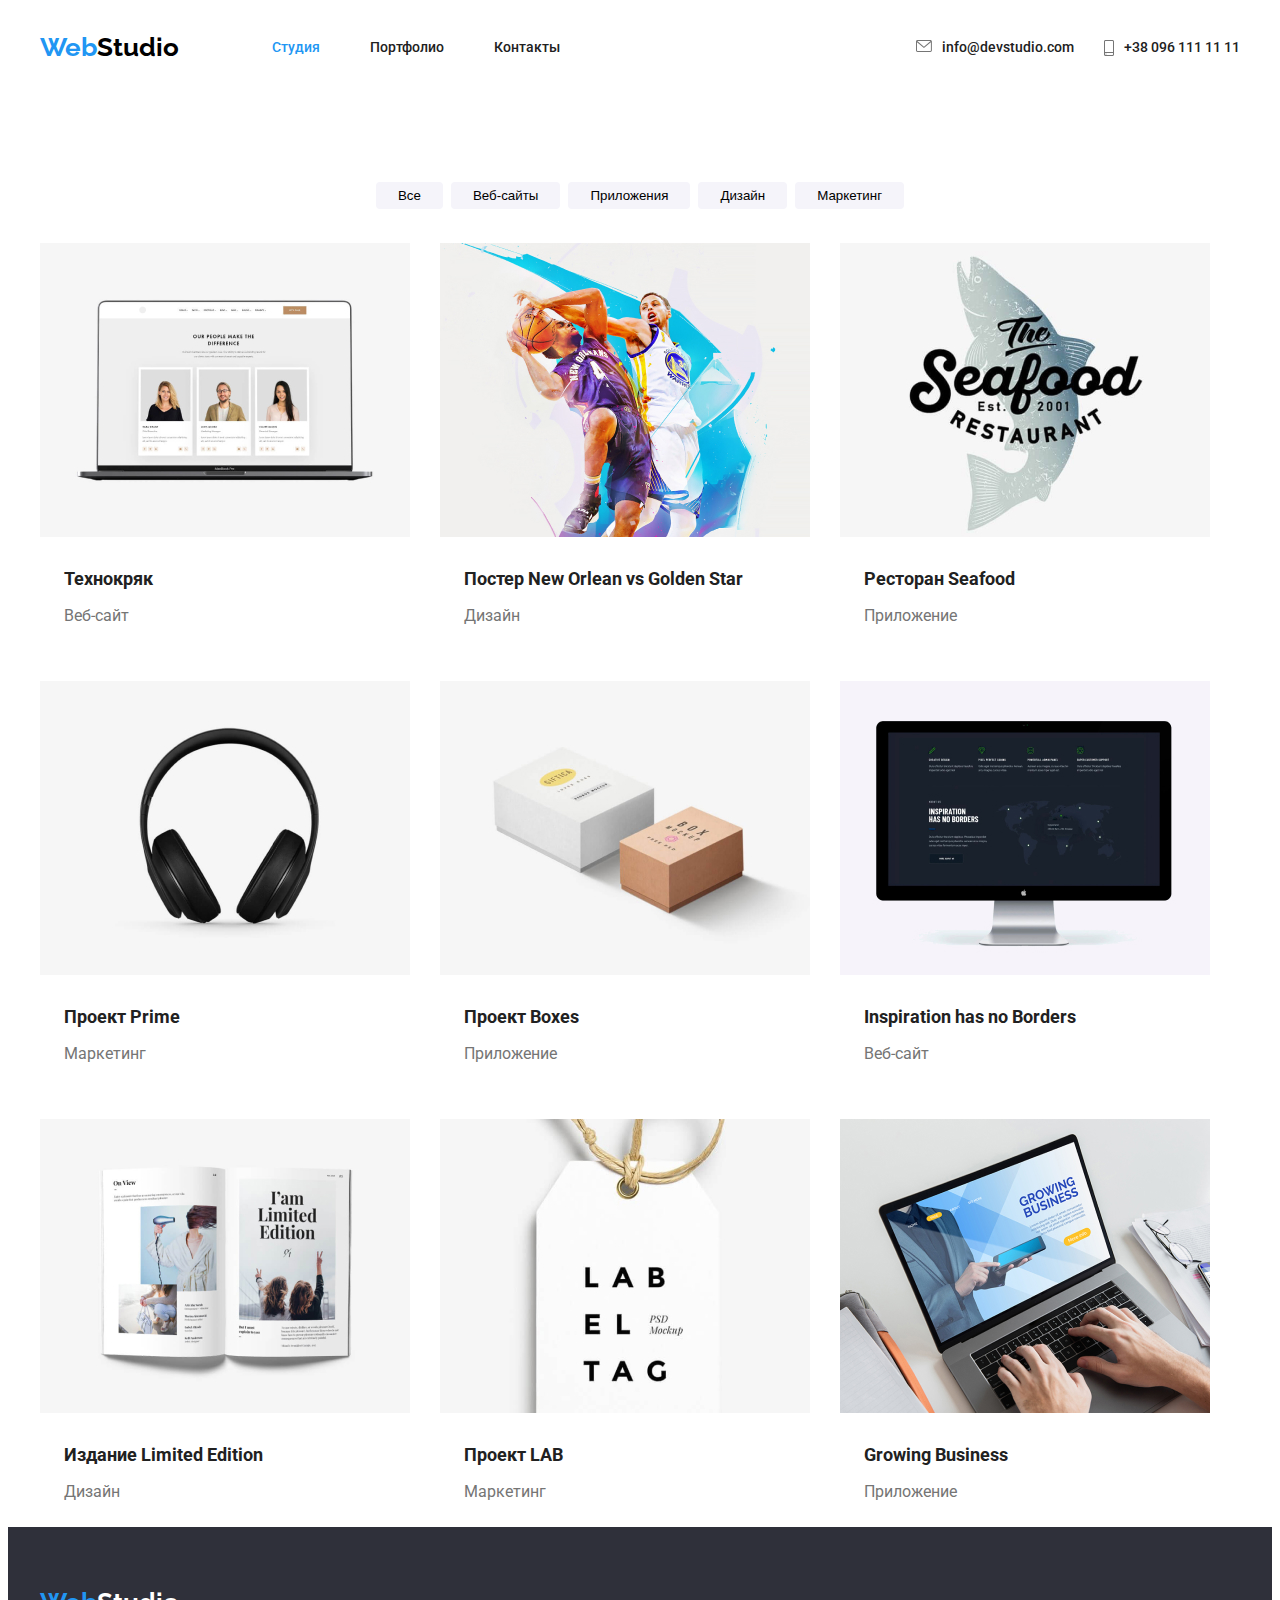
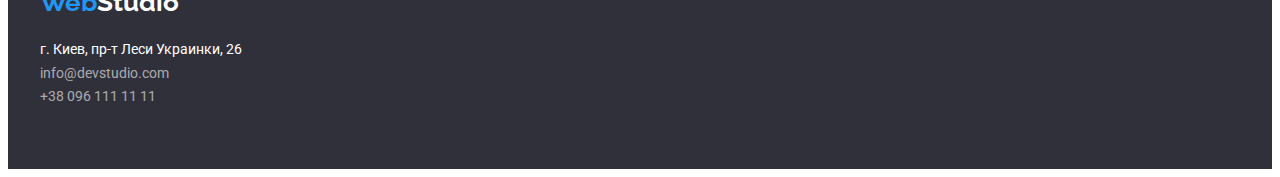
==== portfolio.html @ 98ab04e5 "Работа_03.09.2020" ====
<!DOCTYPE html>
<html lang="ru">
<head>
    <meta charset="UTF-8">
    <meta name="viewport" content="width=device-width, initial-scale=1.0">
    <title>Портфолио</title>
    <link rel="stylesheet" href="https://fonts.googleapis.com/css2?family=Raleway:wght@700&family=Roboto&display=swap">
    <link rel="stylesheet" href="https://cdnjs.cloudflare.com/ajax/libs/modern-normalize/1.0.0/modern-normalize.min.css" integrity="sha512-ISS7cAi1PEhQ8jnbJpJZMd29NlhNj4AWYyLOSp2CE/CsHxTCu+r+t0D2yoJudVrd0/8fTVPUVDzY5Tvli75u/g==" crossorigin="anonymous" />
    <link rel="stylesheet" href="css/styles.css">
</head>
<body>
    <!--Панель навигации-->
    <header>
        <div class="container nav">
            <nav class="main-nav">
                <a href="./" class="logo"><span class="logo-header">Web</span><span class="logo-title">Studio</span></a>
    
                <ul class="nav list">
                    <li class="link-item"><a href="./"><span class="nav-title current">Студия</span></a></li>
                    <li class="link-item"><a href="./portfolio.html"><span class="nav-title">Портфолио</span></a></li>
                    <li class="link-item"><a href=""><span class="nav-title">Контакты</span></a></li>
                </ul>
            </nav>
                <ul class="contacts list">
                <li class="link">
                    <a class="link-item" href ="mailto:info@devstudio.com"><svg class="icon-envelope">
                        <use href="./images/symbol-defs.svg#icon-envelope"></use>
                    </svg>
                    <span class="contacts-title">info@devstudio.com</span>
                </a>    
            </li>
                <li class="link">
                    <a class="link-item" href="tel:380961111111"><svg class="smartphone">
                        <use href="./images/symbol-defs.svg#icon-smartphone"></use>
                    </svg>
                    <span class="contacts-title">+38 096 111 11 11</span></a></li>
            </ul>
        </div>
    </header>

        <main>

        <!--Панель кнопок-->
        <section class="heading-content">
            <div class="container">
                <h1 class="heading">Панель кнопок</h1>
                    <ul class="filtres list">
                        <li class="button-item-li"><button type="button" class="button-item">Все</button></li>
                        <li class="button-item-li"><button type="button" class="button-item">Веб-сайты</button></li>
                        <li class="button-item-li"><button type="button" class="button-item">Приложения</button></li>
                        <li class="button-item-li"><button type="button" class="button-item">Дизайн</button></li>
                        <li class="button-item-li"><button type="button" class="button-item">Маркетинг</button></li>
                    </ul>
                        <h2 class="heading">Портфолио</h2>
                        <ul class="cart list">
                            <li class="img-galery"><img src="./images/img_1.jpg" alt="Веб-сайт" width="370" />
                                <div class="text-item">
                                    <h2 class="portfolio-title">Технокряк</h2>
                                    <p class="portfolio-text">Веб-сайт</p>
                                </div>
                                </li>
                            <li class="img-galery"><img src="./images/img_2.jpg" alt="Дизайн" width="370" />
                                <div class="text-item">
                                    <h2 class="portfolio-title">Постер New Orlean vs Golden Star</h2>
                                    <p class="portfolio-text">Дизайн</p>
                                </div>
                                </li>
                            <li class="img-galery"><img src="./images/img_3.jpg" alt="Приложение" width="370" />
                                <div class="text-item">
                                    <h2 class="portfolio-title">Ресторан Seafood</h2>
                                    <p class="portfolio-text">Приложение</p>
                                </div>
                                </li>
                            <li class="img-galery"><img src="./images/img_4.jpg" alt="Маркетинг" width="370" />
                               <div class="text-item">
                                   <h2 class="portfolio-title">Проект Prime</h2>
                                <p class="portfolio-text">Маркетинг</p>
                            </div>
                            </li>
                            <li class="img-galery"><img src="./images/img_5.jpg" alt="Приложение" width="370" />
                                <div class="text-item">
                                    <h2 class="portfolio-title">Проект Boxes</h2>
                                <p class="portfolio-text">Приложение</p>
                            </div>
                            </li>
                            <li class="img-galery"><img src="./images/img_6.jpg" alt="Веб-сайт" width="370" />
                               <div class="text-item">
                                   <h2 class="portfolio-title">Inspiration has no Borders</h2>
                                <p class="portfolio-text">Веб-сайт</p>
                            </div>
                            </li>
                            <li class="img-galery"><img src="./images/img_7.jpg" alt="Дизайн" width="370" />
                                <div class="text-item">
                                    <h2 class="portfolio-title">Издание Limited Edition</h2>
                                <p class="portfolio-text">Дизайн</p>
                            </div>
                            </li>
                            <li class="img-galery"><img src="./images/img_8.jpg" alt="Маркетинг" width="370" />
                                <div class="text-item">
                                    <h2 class="portfolio-title">Проект LAB</h2>
                                <p class="portfolio-text">Маркетинг</p>
                            </div>
                            </li>
                            <li class="img-galery"><img src="./images/img_9.jpg" alt="Приложение" width="370" />
                                <div class="text-item">
                                    <h2 class="portfolio-title">Growing Business</h2>
                                <p class="portfolio-text">Приложение</p>
                            </div> 
                            </li>
                        </ul>
                </div>
            </section>
    </main>

     <!--Футер-->
     <footer class="footer-block">
        <div class="container">
        <a href="./" class="logo-footer"><span class="logo-header">Web</span><span class="logo-title-footer">Studio</span></a> 
        <address class="address">
            г. Киев, пр-т Леси Украинки, 26 
            <br><a href="mailto:info@devstudio.com"><span class="contacts-title-footer">info@devstudio.com</span></a>
            <br><a href="tel:380961111111" class="footer-item"><span class="contacts-title-footer item">+38 096 111 11 11</span></a>
        </address> 
    </div>
    </footer>
</body>
</html>
---- css/styles.css ----
:root {
    --primary-text-color: #212121;
    --title-text-color:  #757575;
    --accent-color: #2196F3;
    --primary-white-color: #ffffff
}

body {
   background: var(--primary-white-color); 
   font-family: Roboto, sans-serif;
}

a {
    text-decoration: none;
}

.logo {
    margin-right: 93px;
}

.logo-header {
    color: #2196F3;
    font-family: Raleway;
    font-weight: 700;
    font-size: 26px;
    line-height: 1.2;
  
}

.logo-title {
    color: #000000;
    font-family: Raleway;
    font-weight: 700;
    font-size: 26px;
    line-height: 1.2;
}

.list {
    padding: 0;
    margin: 0;
    list-style: none;
}

.container {
    width: 1200px;
    padding-left: 15px;
    padding-right: 15px;
    margin-right: auto;
    margin-left: auto;
}

/* Навигация */

.main-nav {
    display: flex;
    align-items: center;
}

.container.nav {
    display: flex;
    align-items: center;
}

.nav {
    font-weight: 500;
    font-size: 14px;
    line-height: 1.14;
    display: flex;
}

.link-item{
    margin-right: 50px;
    
}

.link-item:last-child {
    margin-right: 0px;
}

.link:first-child {
    margin-left: 0px;
}

.nav-title {
    color: var(--primary-text-color);
    padding-bottom: 32px;
    padding-top: 32px;
    display: block;
}

.nav .nav-title:hover, :focus {
    color: var(--accent-color);
}

.nav .nav-title.current {
    color: var(--accent-color);
} 

/* Контакты */

.icon-envelope {
    width: 16px;
    height: 12px;
    margin-right: 10px;
    align-items: center;
    fill: var(--title-text-color);
}

.smartphone {
    width: 10px;
    height: 16px;
    margin-right: 10px;
    margin-left: 30px;
    vertical-align: middle;  
    fill: var(--title-text-color);
}

.link-item {
    display: flex;
    color: var(--primary-text-color);
    font-weight: 500;
    font-size: 14px;
    line-height: 1.14; 
}

.link-item:hover, .link-item:focus {
    color: var(--accent-color);
}

.link-item:hover .icon-envelope, .link-item:focus .icon-envelope{
    fill: var(--accent-color);
}

.link-item:hover .smartphone, .link-item:focus .smartphone {
    fill: var(--accent-color);
}


.contacts {
    display: flex;
    margin-left: auto;
}

/*Верхний блок */
.hero-title {
    color: var(--primary-white-color);
    font-family: Roboto;
    font-weight: 900;
    font-size: 44px;
    line-height: 1.4;
    text-transform: uppercase;
    text-align: center;
    margin: 0px;
    margin-bottom: 30px;
}

.overlay {
    max-width: 1600px;
    height: 600px;
    margin-right: auto;
    margin-left: auto;
    background-image: linear-gradient(
        to right,
    rgba(47, 48, 58, 0.4),
    rgba(47, 48, 58, 0.4)
    ), url(../images/fon.jpeg);
    background-color: #2F303A;
    background-size: cover;
    background-repeat: no-repeat;
    background-position: center;
}

.hero {
    text-align: center;
    padding-top: 200px;
    padding-bottom: 280px;
}

.button-link {
    display: inline-block;
    color: var(--primary-white-color);
    background-color: var(--accent-color);
    border-radius: 4px;
    padding: 10px 32px;
   
    text-align: center;
}

.button {
    font-family: inherit;
}

/*main*/

.advantages {
    display: flex;
}

.container .icon {
    width: 270px;
    height: 120px;
    background-color: #F5F4FA;
}

.section {
    padding-top: 94px;
}

.tumb::before {
    display: block;
    content: "";
    height: 120px;
    background-color: #F5F4FA;
    border-radius: 4px;
    background-size: 70px;
    background-repeat: no-repeat;
    background-position: center; 
    margin-bottom: 30px;   
}

.tumb:nth-child(1)::before {
    background-image: url(../images/antenna-1.svg);
}

.tumb:nth-child(2)::before {
    background-image: url(../images/clock-1.svg);
}

.tumb:nth-child(3)::before {
    background-image: url(../images/diagram-1.svg);
}

.tumb:nth-child(4)::before {
    background-image: url(../images/astronaut-1.svg);
}

.section-title {
    color: var(--primary-text-color);
    font-weight: 700;
    font-size: 14px;
    line-height: 1.14;
    margin: 0px;
}

.section-title-name {
    color: var(--primary-text-color);
    font-weight: 500;
    font-size: 16px;
    line-height: 1.2;
    margin-top: 30px;
    margin-bottom: 0px;
    text-align: center;
}

.proffesion{
    display: inline-block;
    color: var(--title-text-color);
    font-weight: 400;
    font-size: 16px;
    line-height: 1.2;
    margin-bottom: 30px;
    
}

.profession-item {
    margin: 0px;
    margin-top: 10px;
    text-align: center;
}

.section-text {
    color: var(--title-text-color);
    font-weight: 400;
    font-size: 14px;
    line-height: 1.7;
    margin-bottom: 0px;
}


.tumb {
    margin-right: 30px;
}

.tumb:last-child {
    margin-right: 0px;
}

.section-first {
    text-align: center;
    padding-top: 94px;
    padding-bottom: 94px;
}

.section-second {
    background-color: #F5F4FA;
    text-align: center;
    padding-top: 94px;
    padding-bottom: 94px;
}

.caption {
    display: inline-block;
    color: var(--primary-text-color);
    font-weight: 700;
    font-size: 36px;
    line-height: 1.16;
    margin-top: 0px;
    margin-bottom: 50px;
}

.section-third {
    background-color: #ffffff;
    text-align: center;
    padding-top: 94px;
}

.caption-img {
    display: flex;
}

.li-caption {
    margin-right: 30px;
}

.team {
    display: flex;
    
}

.team-img {
    margin-right: 30px;
    background-color: #fff;
    width: 270px;
    height: 428px;
    box-shadow: 0px 1px 3px rgba(0, 0, 0, 0.12), 0px 1px 1px rgba(0, 0, 0, 0.14), 0px 2px 1px rgba(0, 0, 0, 0.2);
    border-radius: 0px 0px 4px 4px;
}

.team-img:last-child {
    margin-right: 0px;
}

.li-caption:last-child {
    margin-right: 0px;
}

.social-icon-list {
    display: flex;
    justify-content: center;
    margin-bottom: 30px;
    
}

.social-icon-item {
    margin-right: 10px;
}

.social-icon-item:not(:last-child) {
    margin-right: 10px;
}

.social-icon-link {
    display: flex;
    justify-content: center;
    align-items: center;
    content: "";
    width: 44px;
    height: 44px;
    background-color: #ffffff;
    border-radius: 50%;
    background-position: center;
    background-size: contain;
}

.social-icon {
    width: 20px;
    height: 20px;
    fill: #AFB1B8;   
}

.social-icon-link:hover {
    background-color: var(--accent-color);
}

.social-icon-link:hover .social-icon{
    fill: #ffffff;
}

.company {
    display: flex;
    justify-content: center;
    padding-bottom: 346px;
}

.company-icon-item {
    margin-right: 30px;
}

.company-icon-item:not(:last-child) {
    margin-right: 30px;
}

.company-icon-link {
    display: flex;
    justify-content: center;
    align-items: center;
    content: "";
    width: 170px;
    height: 90px;
    border: solid 1px;
    background-color: #ffffff;
    background-position: center;
    background-size: contain;
    border: 1px solid #AFB1B8;
    border-radius: 4px;
}

.company-icon {
    fill: #AFB1B8;   
}

.company-icon-link:hover {
    border-color: var(--accent-color);
}

.company-icon-link:hover .company-icon{
    fill: var(--accent-color);
}

/* Портфолио */

.button-item {
    padding: 6px 22px;
    background: #F5F4FA;
    border-radius: 4px;
    border: 0cm;

}

.button-item-li {
    margin-right: 8px;
}

.button-item-li:last-child {
    margin-right: 0px;
}

.filtres {
    display: flex; 
    justify-content: center;
    border: 0cm;
}

.filtres .button-item:hover {
    background-color: var(--accent-color);
    color: #ffffff;
}


.heading {
    display: none;
}

.heading-content {
    padding-top: 94px;
}

.portfolio-title {
    color: var(--primary-text-color);
    font-weight: 700;
    font-size: 18px;
    line-height: 2;
    margin-bottom: 0px;
    margin-top: 0px;
}

.portfolio-text {
    color: var(--title-text-color);
    font-weight: 400;
    font-size: 16px;
    line-height: 1.87;
    margin-top: 4px;
    margin-bottom: 20px;
}


.cart {
    display: flex;
    flex-wrap: wrap;
    padding-top: 34px;
}

.img-galery {
    margin-top: 0px;
    margin-bottom: 30px;
    margin-right: 30px;
}

.img-galery:nth-child(3n) {
    margin-right: 0px;
}

.img-galery:nth-last-of-type(-n+3) {
    margin-bottom: 0px;
}

.text-item {
    display: block;
    padding-left: 24px;
    margin-top: 20px;
}

.footer-block {
    background: #2F303A;
}

.logo-footer {
    display: inline-block;
    padding-top: 60px;
}

.address {
    font-family: roboto, sans-serif;
    font-style: normal;
    font-weight: 400;
    font-size: 14px;
    line-height: 1.7;
    color: #FFFFFF;
    padding-top: 20px;
}

.logo-title-footer {
    color: #ffffff;
    font-family: Raleway, sans-serif;
    font-weight: 700;
    font-size: 26px;
    line-height: 1.2;
}

.contacts-title-footer {
    font-family: Roboto, sans-serif;
    font-weight: 400;
    font-size: 14px;
    line-height: 1.7;
    color: rgba(255, 255, 255, 0.6);
    padding-top: 9px;
}

.footer-item {
    display: inline-block;
    padding-bottom: 60px;
}
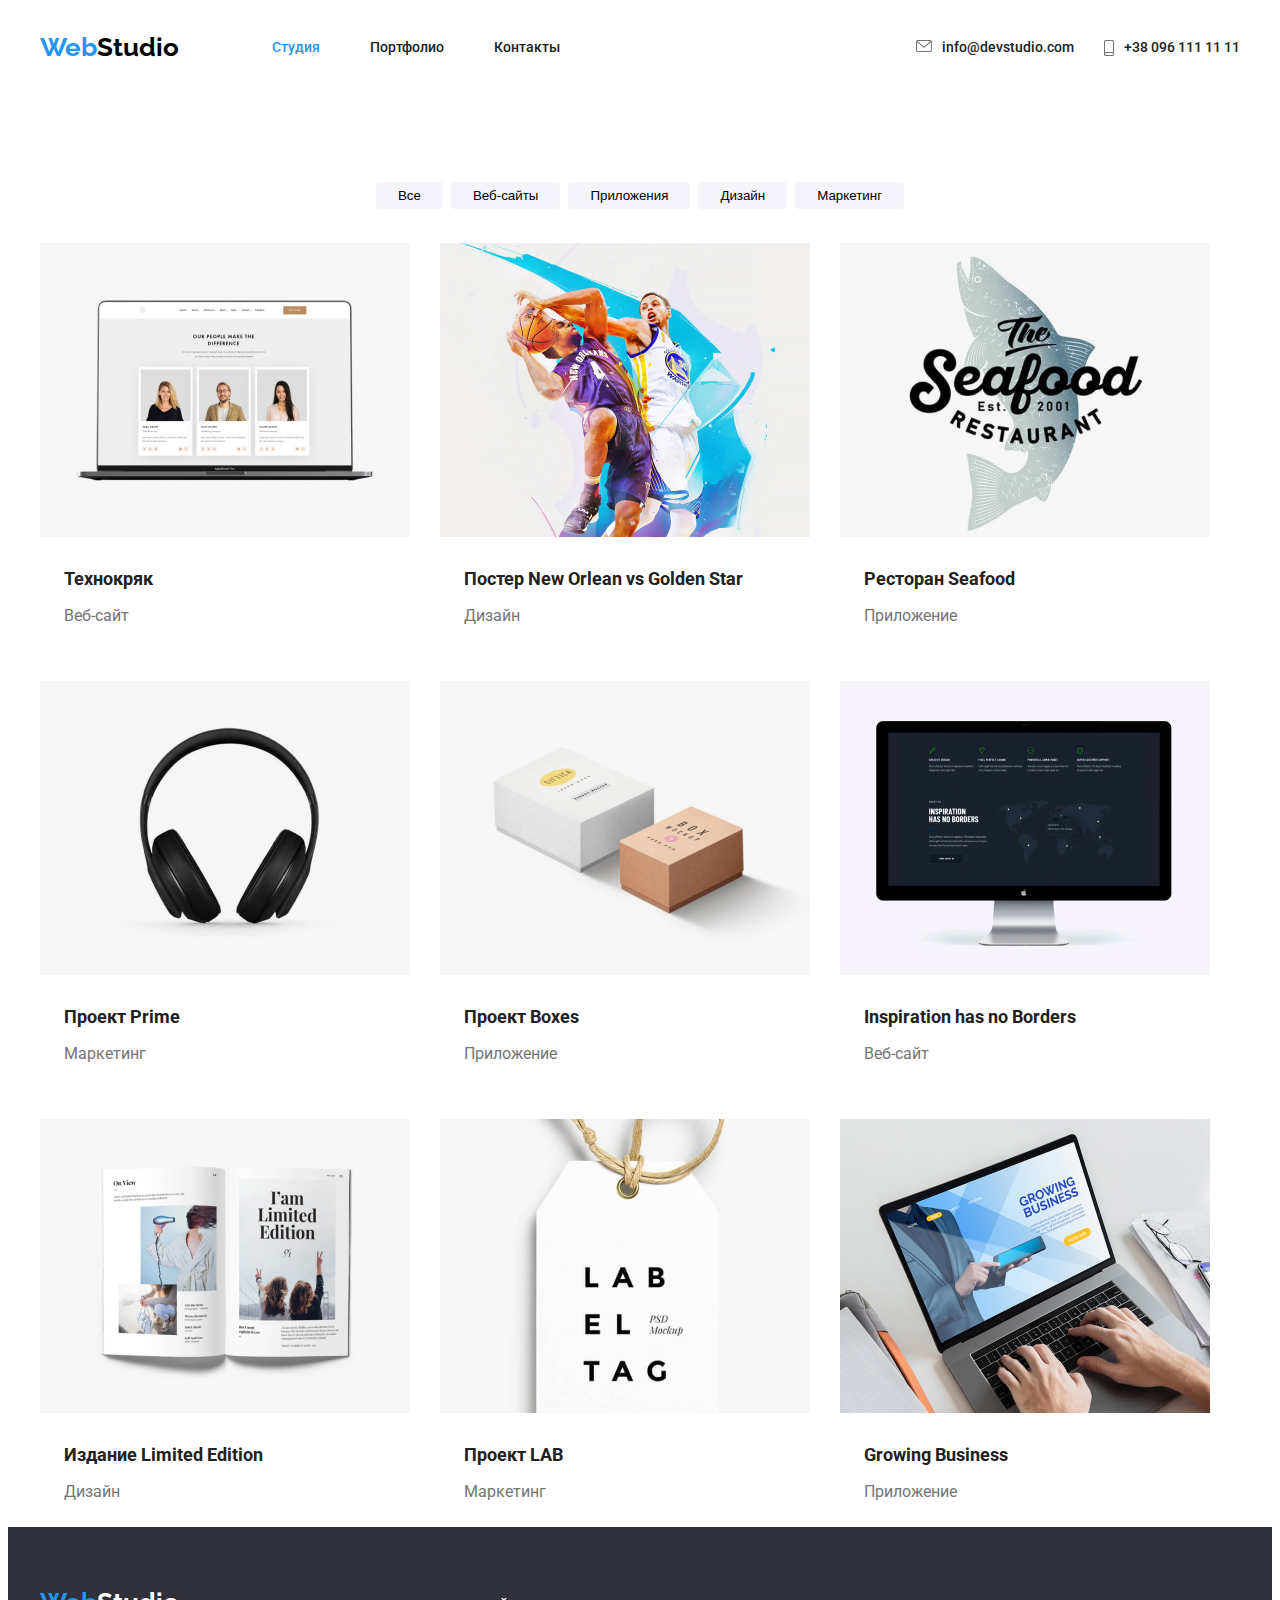
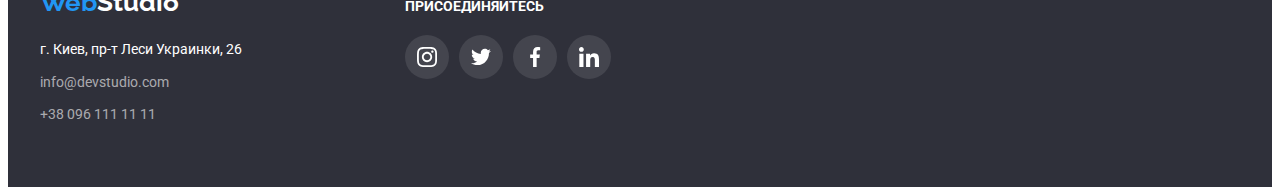
==== commit 2e9c9cd1: "правки_4_09_2020" ====
--- a/portfolio.html
+++ b/portfolio.html
@@ -114,14 +114,36 @@
 
      <!--Футер-->
      <footer class="footer-block">
-        <div class="container">
-        <a href="./" class="logo-footer"><span class="logo-header">Web</span><span class="logo-title-footer">Studio</span></a> 
+        <div class="container flex">
+        <div class="address-footer">
+            <a href="./" class="logo-footer"><span class="logo-header">Web</span><span class="logo-title-footer">Studio</span></a> 
         <address class="address">
             г. Киев, пр-т Леси Украинки, 26 
             <br><a href="mailto:info@devstudio.com"><span class="contacts-title-footer">info@devstudio.com</span></a>
             <br><a href="tel:380961111111" class="footer-item"><span class="contacts-title-footer item">+38 096 111 11 11</span></a>
         </address> 
     </div>
+        <div class="invitation"><p class="invitation-item">ПРИСОЕДИНЯЙТЕСЬ</p>
+            <ul class="list social-icon-list-footer">
+                <li class="social-icon-item-footer">
+                    <a class="social-icon-footer-link" href="https://www.instagram.com/">
+                     <svg class="social-icon-footer"><use href="./images/symbol-defs.svg#icon-instagram-2"></use></svg></a>
+                 </li>
+                 <li class="social-icon-item-footer">
+                     <a class="social-icon-footer-link" href="https://twitter.com/">
+                      <svg class="social-icon-footer"><use href="./images/symbol-defs.svg#icon-twitter-1"></use></svg></a>
+                  </li>
+                  <li class="social-icon-item-footer">
+                     <a class="social-icon-footer-link" href="https://www.facebook.com/">
+                      <svg class="social-icon-footer"><use href="./images/symbol-defs.svg#icon-facebook-1"></use></svg></a>
+                  </li>
+                  <li class="social-icon-item-footer">
+                     <a class="social-icon-footer-link" href="https://www.linkedin.com/">
+                      <svg class="social-icon-footer"><use href="./images/symbol-defs.svg#icon-linkedin-1"></use></svg></a>
+                  </li>
+             </ul> 
+        </div>
+    </div>
     </footer>
 </body>
 </html>--- a/css/styles.css
+++ b/css/styles.css
@@ -258,7 +258,7 @@
     font-weight: 400;
     font-size: 16px;
     line-height: 1.2;
-    margin-bottom: 30px;
+    margin-bottom: 16px;
     
 }
 
@@ -347,8 +347,7 @@
 .social-icon-list {
     display: flex;
     justify-content: center;
-    margin-bottom: 30px;
-    
+    margin-bottom: 30px; 
 }
 
 .social-icon-item {
@@ -454,6 +453,7 @@
 .filtres .button-item:hover {
     background-color: var(--accent-color);
     color: #ffffff;
+    filter: drop-shadow(0px 4px 4px rgba(0, 0, 0, 0.25));
 }
 
 
@@ -517,6 +517,7 @@
 .logo-footer {
     display: inline-block;
     padding-top: 60px;
+    margin-right: 70px;
 }
 
 .address {
@@ -527,6 +528,7 @@
     line-height: 1.7;
     color: #FFFFFF;
     padding-top: 20px;
+    
 }
 
 .logo-title-footer {
@@ -544,10 +546,78 @@
     line-height: 1.7;
     color: rgba(255, 255, 255, 0.6);
     padding-top: 9px;
+    display: inline-block;
 }
 
 .footer-item {
-    display: inline-block;
+    display: block;
     padding-bottom: 60px;
 }
 
+.flex {
+    display: flex;
+}
+
+.address-footer {
+    display: block;
+}
+
+.address-footer {
+    margin-right: 156px;
+}
+
+.invitation-item {
+    font-family: Roboto;
+    font-weight: 700;
+    font-size: 14px;
+    line-height: 1.14;
+    color: #ffffff;
+    margin: 0px;
+    padding-top: 72px;
+}
+
+.social-icon-list-footer {
+    display: flex;
+    justify-content: center;
+    margin-top: 20px;
+    
+} 
+
+.social-icon-item-footer {
+    margin-right: 10px;
+}
+
+.social-icon-item-footer:not(:last-child) {
+    margin-right: 10px;
+}
+
+.social-icon-footer-link {
+    display: flex;
+    justify-content: center;
+    align-items: center;
+    content: "";
+    width: 44px;
+    height: 44px;
+    background: rgba(255, 255, 255, 0.1);
+    border-radius: 50%;
+    background-position: center;
+    background-size: contain;
+}
+
+.social-icon-footer {
+    width: 20px;
+    height: 20px;
+    fill: #ffffff;   
+}
+
+.social-icon-footer-link:hover {
+    background-color: var(--accent-color);
+}
+
+
+
+
+
+
+
+
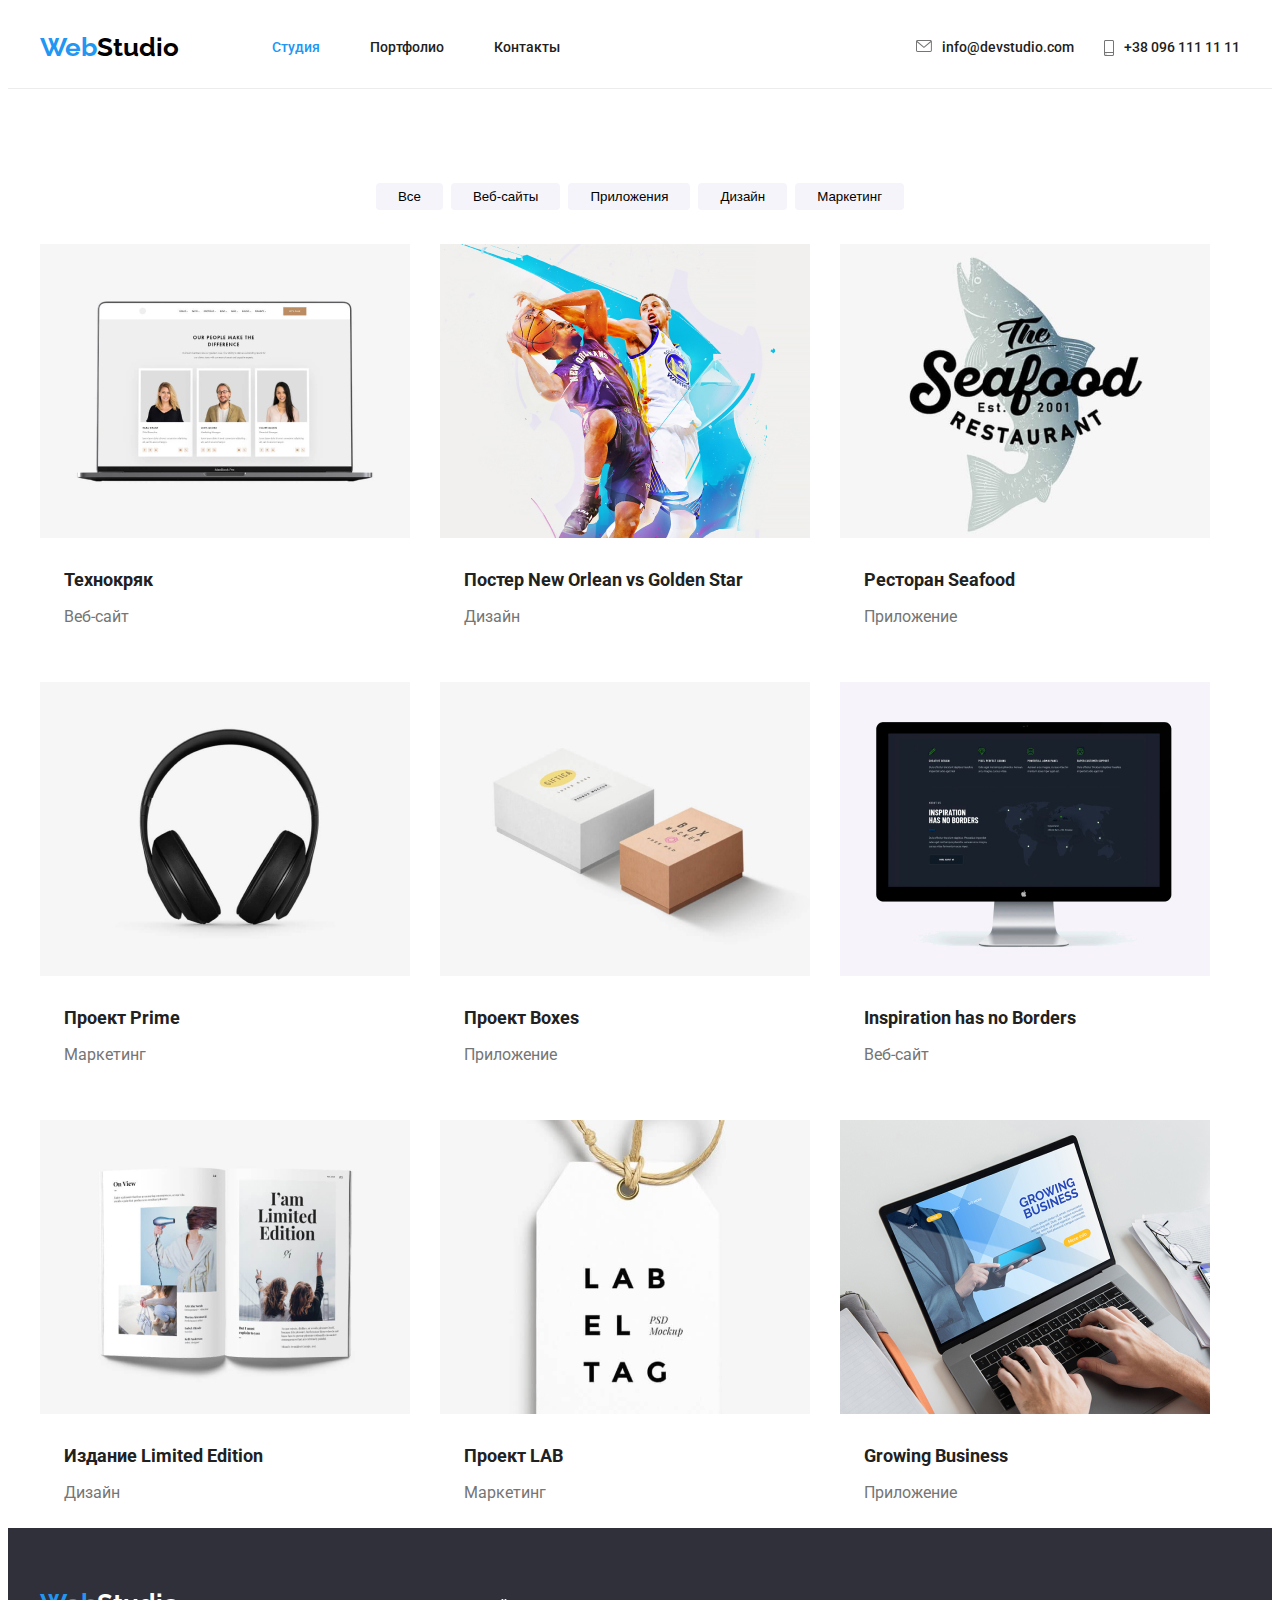
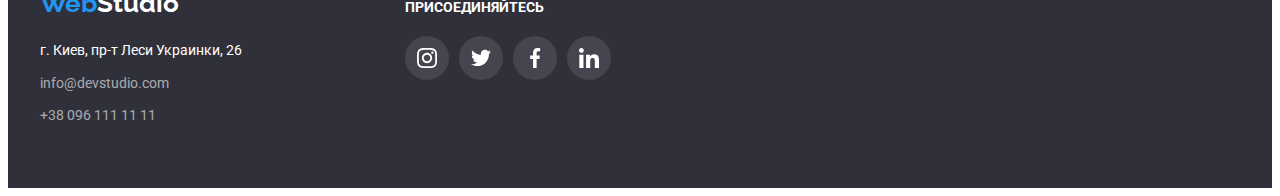
==== commit 56ac1cc8: "Правки 05_09_20" ====
--- a/portfolio.html
+++ b/portfolio.html
@@ -10,31 +10,31 @@
 </head>
 <body>
     <!--Панель навигации-->
-    <header>
-        <div class="container nav">
+    <header class="container-nav">
+        <div class="container nav"> 
             <nav class="main-nav">
-                <a href="./" class="logo"><span class="logo-header">Web</span><span class="logo-title">Studio</span></a>
-    
-                <ul class="nav list">
-                    <li class="link-item"><a href="./"><span class="nav-title current">Студия</span></a></li>
-                    <li class="link-item"><a href="./portfolio.html"><span class="nav-title">Портфолио</span></a></li>
-                    <li class="link-item"><a href=""><span class="nav-title">Контакты</span></a></li>
-                </ul>
-            </nav>
-                <ul class="contacts list">
-                <li class="link">
-                    <a class="link-item" href ="mailto:info@devstudio.com"><svg class="icon-envelope">
-                        <use href="./images/symbol-defs.svg#icon-envelope"></use>
-                    </svg>
-                    <span class="contacts-title">info@devstudio.com</span>
-                </a>    
-            </li>
-                <li class="link">
-                    <a class="link-item" href="tel:380961111111"><svg class="smartphone">
-                        <use href="./images/symbol-defs.svg#icon-smartphone"></use>
-                    </svg>
-                    <span class="contacts-title">+38 096 111 11 11</span></a></li>
+            <a href="./" class="logo"><span class="logo-header">Web</span><span class="logo-title">Studio</span></a>
+
+            <ul class="nav list">
+                <li class="link-item"><a href="./"><span class="nav-title current">Студия</span></a></li>
+                <li class="link-item"><a href="./portfolio.html"><span class="nav-title">Портфолио</span></a></li>
+                <li class="link-item"><a href=""><span class="nav-title">Контакты</span></a></li>
             </ul>
+        </nav>
+            <ul class="contacts list">
+            <li class="link">
+                <a class="link-item" href ="mailto:info@devstudio.com"><svg class="icon-envelope">
+                    <use href="./images/symbol-defs.svg#icon-envelope"></use>
+                </svg>
+                <span class="contacts-title">info@devstudio.com</span>
+            </a>    
+        </li>
+            <li class="link">
+                <a class="link-item" href="tel:380961111111"><svg class="smartphone">
+                    <use href="./images/symbol-defs.svg#icon-smartphone"></use>
+                </svg>
+                <span class="contacts-title">+38 096 111 11 11</span></a></li>
+        </ul>       
         </div>
     </header>
 
@@ -59,7 +59,7 @@
                                     <p class="portfolio-text">Веб-сайт</p>
                                 </div>
                                 </li>
-                            <li class="img-galery"><img src="./images/img_2.jpg" alt="Дизайн" width="370" />
+                            <li class="img-galery img-galery-border"><img src="./images/img_2.jpg" alt="Дизайн" width="370" />
                                 <div class="text-item">
                                     <h2 class="portfolio-title">Постер New Orlean vs Golden Star</h2>
                                     <p class="portfolio-text">Дизайн</p>
--- a/css/styles.css
+++ b/css/styles.css
@@ -54,6 +54,11 @@
 .main-nav {
     display: flex;
     align-items: center;
+    
+}
+
+.container-nav {
+    border-bottom: 1px solid #ececec;
 }
 
 .container.nav {
@@ -155,16 +160,20 @@
 }
 
 .overlay {
+    display: flex;
+    flex-direction: column;
+    justify-content: center;
+    align-items: center;
     max-width: 1600px;
     height: 600px;
     margin-right: auto;
     margin-left: auto;
+    background-color: #2F303A;
     background-image: linear-gradient(
         to right,
     rgba(47, 48, 58, 0.4),
     rgba(47, 48, 58, 0.4)
-    ), url(../images/fon.jpeg);
-    background-color: #2F303A;
+    ), url(../images/fon.jpeg); 
     background-size: cover;
     background-repeat: no-repeat;
     background-position: center;
@@ -172,8 +181,6 @@
 
 .hero {
     text-align: center;
-    padding-top: 200px;
-    padding-bottom: 280px;
 }
 
 .button-link {
@@ -488,6 +495,7 @@
     display: flex;
     flex-wrap: wrap;
     padding-top: 34px;
+    
 }
 
 .img-galery {
@@ -516,7 +524,7 @@
 
 .logo-footer {
     display: inline-block;
-    padding-top: 60px;
+    margin-top: 60px;
     margin-right: 70px;
 }
 
@@ -527,7 +535,7 @@
     font-size: 14px;
     line-height: 1.7;
     color: #FFFFFF;
-    padding-top: 20px;
+    margin-top: 20px;
     
 }
 
@@ -551,7 +559,7 @@
 
 .footer-item {
     display: block;
-    padding-bottom: 60px;
+    margin-bottom: 60px;
 }
 
 .flex {
@@ -573,7 +581,7 @@
     line-height: 1.14;
     color: #ffffff;
     margin: 0px;
-    padding-top: 72px;
+    margin-top: 72px;
 }
 
 .social-icon-list-footer {
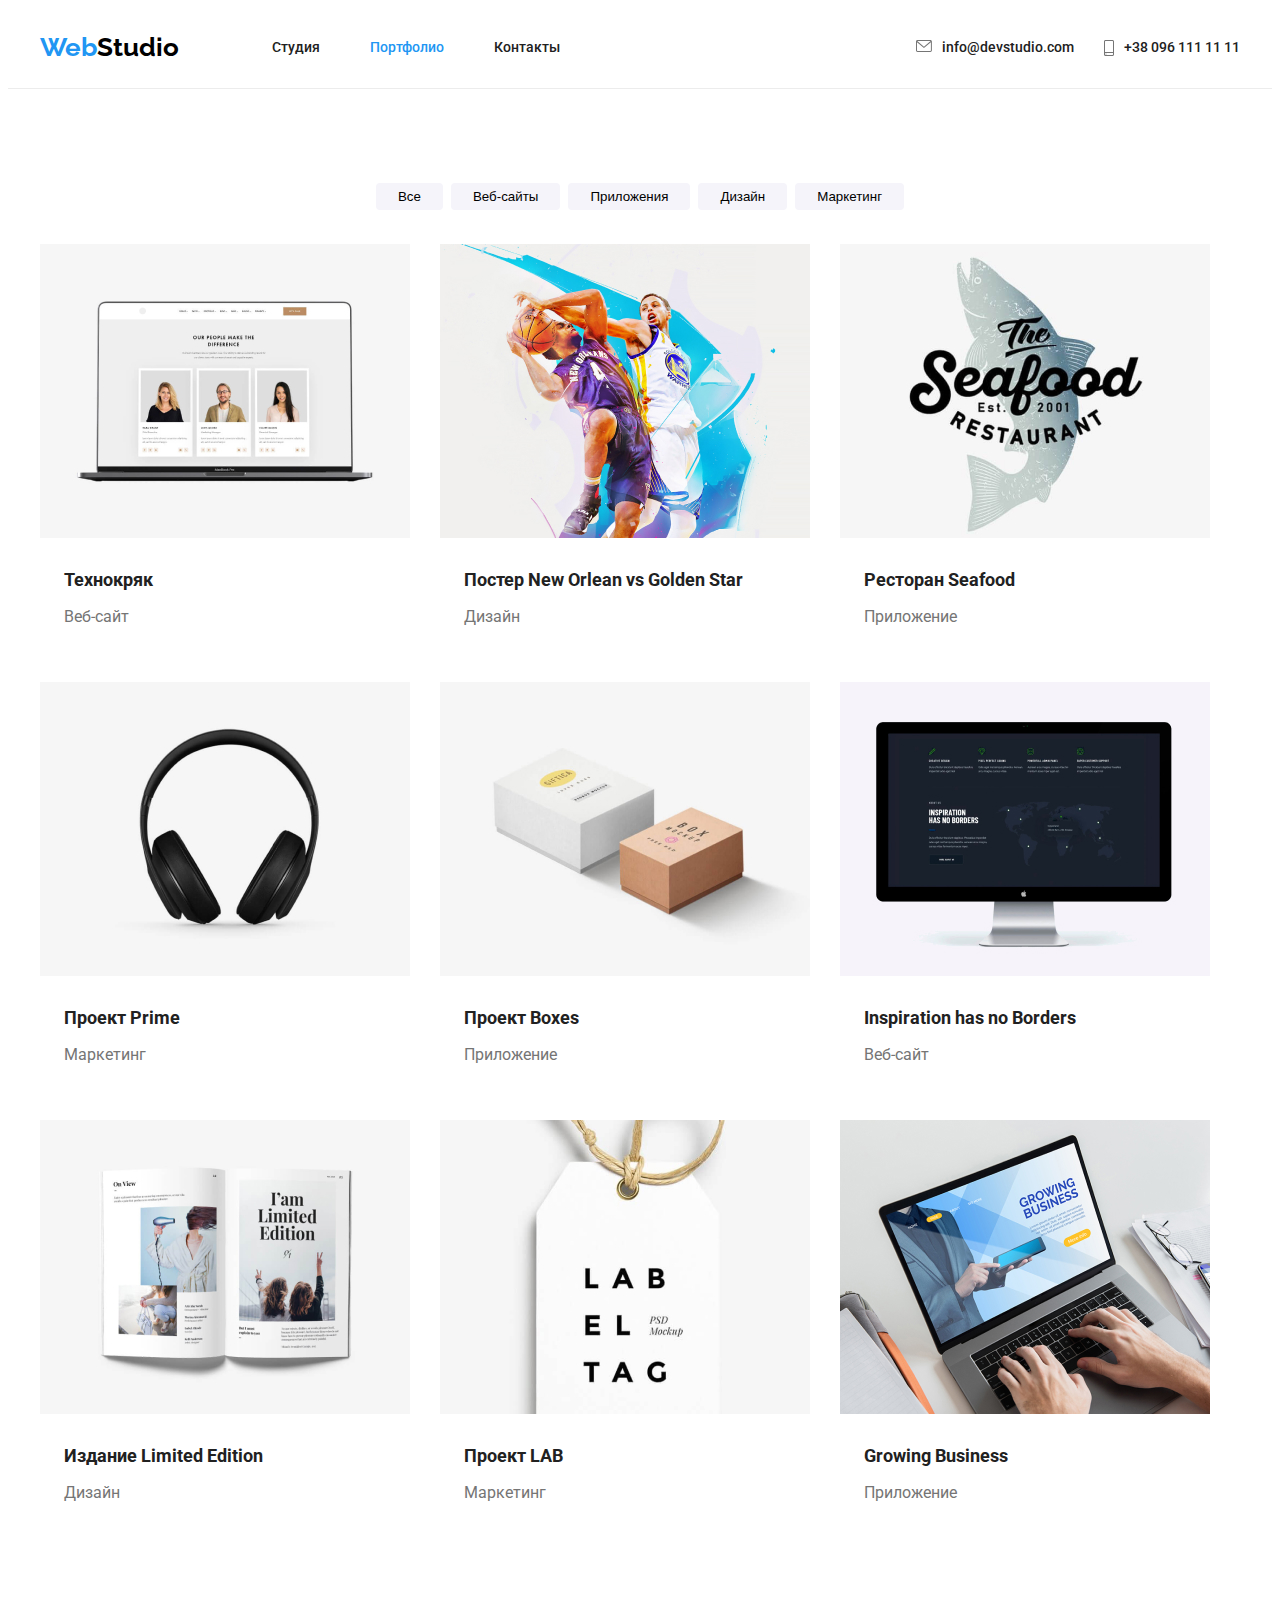
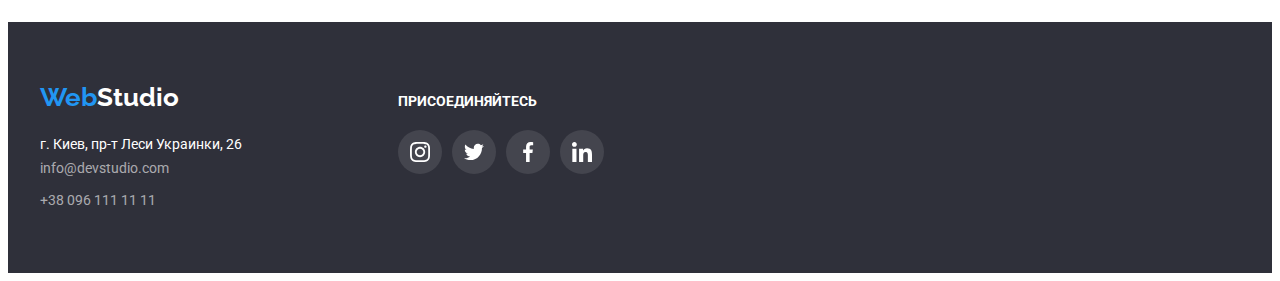
==== commit 38ab02d6: "Правки_06.09.20_1" ====
--- a/portfolio.html
+++ b/portfolio.html
@@ -16,8 +16,8 @@
             <a href="./" class="logo"><span class="logo-header">Web</span><span class="logo-title">Studio</span></a>
 
             <ul class="nav list">
-                <li class="link-item"><a href="./"><span class="nav-title current">Студия</span></a></li>
-                <li class="link-item"><a href="./portfolio.html"><span class="nav-title">Портфолио</span></a></li>
+                <li class="link-item"><a href="./"><span class="nav-title">Студия</span></a></li>
+                <li class="link-item"><a href="./portfolio.html"><span class="nav-title current">Портфолио</span></a></li>
                 <li class="link-item"><a href=""><span class="nav-title">Контакты</span></a></li>
             </ul>
         </nav>
--- a/css/styles.css
+++ b/css/styles.css
@@ -395,7 +395,7 @@
 .company {
     display: flex;
     justify-content: center;
-    padding-bottom: 346px;
+    padding-bottom: 94px;
 }
 
 .company-icon-item {
@@ -440,7 +440,7 @@
     background: #F5F4FA;
     border-radius: 4px;
     border: 0cm;
-
+    cursor: pointer;
 }
 
 .button-item-li {
@@ -495,7 +495,7 @@
     display: flex;
     flex-wrap: wrap;
     padding-top: 34px;
-    
+    padding-bottom: 94px;
 }
 
 .img-galery {
@@ -504,6 +504,11 @@
     margin-right: 30px;
 }
 
+.img-galery:hover {
+    box-shadow: 0px 4px 4px rgba(0, 0, 0, 0.25);
+}
+
+
 .img-galery:nth-child(3n) {
     margin-right: 0px;
 }
@@ -525,10 +530,10 @@
 .logo-footer {
     display: inline-block;
     margin-top: 60px;
-    margin-right: 70px;
 }
 
 .address {
+    display: block;
     font-family: roboto, sans-serif;
     font-style: normal;
     font-weight: 400;
@@ -536,6 +541,7 @@
     line-height: 1.7;
     color: #FFFFFF;
     margin-top: 20px;
+    margin-bottom: 60px;
     
 }
 
@@ -553,13 +559,12 @@
     font-size: 14px;
     line-height: 1.7;
     color: rgba(255, 255, 255, 0.6);
-    padding-top: 9px;
-    display: inline-block;
+    
 }
 
 .footer-item {
     display: block;
-    margin-bottom: 60px;
+    margin-top: 9px;
 }
 
 .flex {
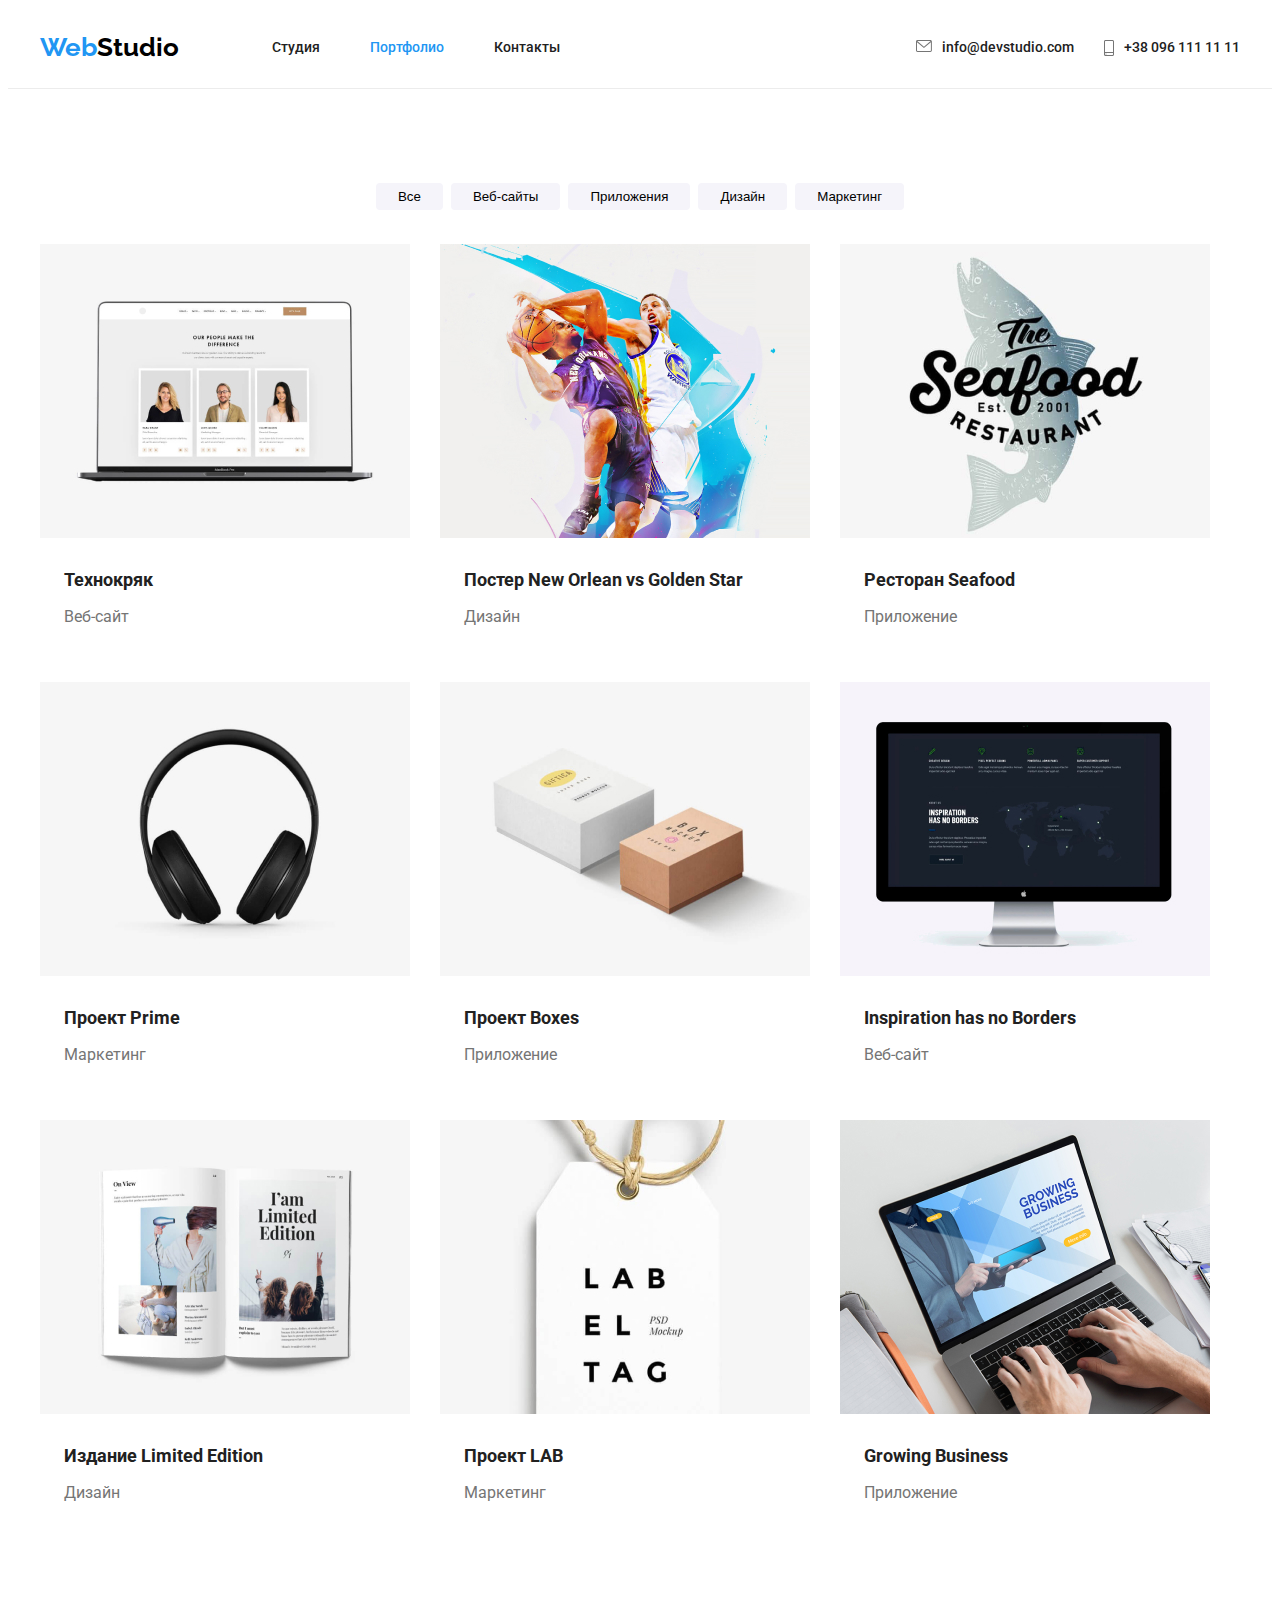
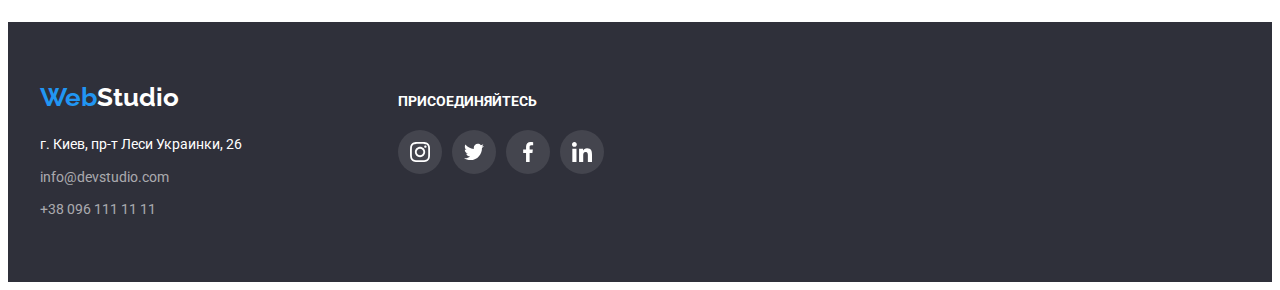
==== commit 4dad3633: "Правки_06.09.20_2" ====
--- a/portfolio.html
+++ b/portfolio.html
@@ -119,8 +119,8 @@
             <a href="./" class="logo-footer"><span class="logo-header">Web</span><span class="logo-title-footer">Studio</span></a> 
         <address class="address">
             г. Киев, пр-т Леси Украинки, 26 
-            <br><a href="mailto:info@devstudio.com"><span class="contacts-title-footer">info@devstudio.com</span></a>
-            <br><a href="tel:380961111111" class="footer-item"><span class="contacts-title-footer item">+38 096 111 11 11</span></a>
+            <a href="mailto:info@devstudio.com" class="footer-item"><span class="contacts-title-footer">info@devstudio.com</span></a>
+            <a href="tel:380961111111" class="footer-item"><span class="contacts-title-footer item">+38 096 111 11 11</span></a>
         </address> 
     </div>
         <div class="invitation"><p class="invitation-item">ПРИСОЕДИНЯЙТЕСЬ</p>
